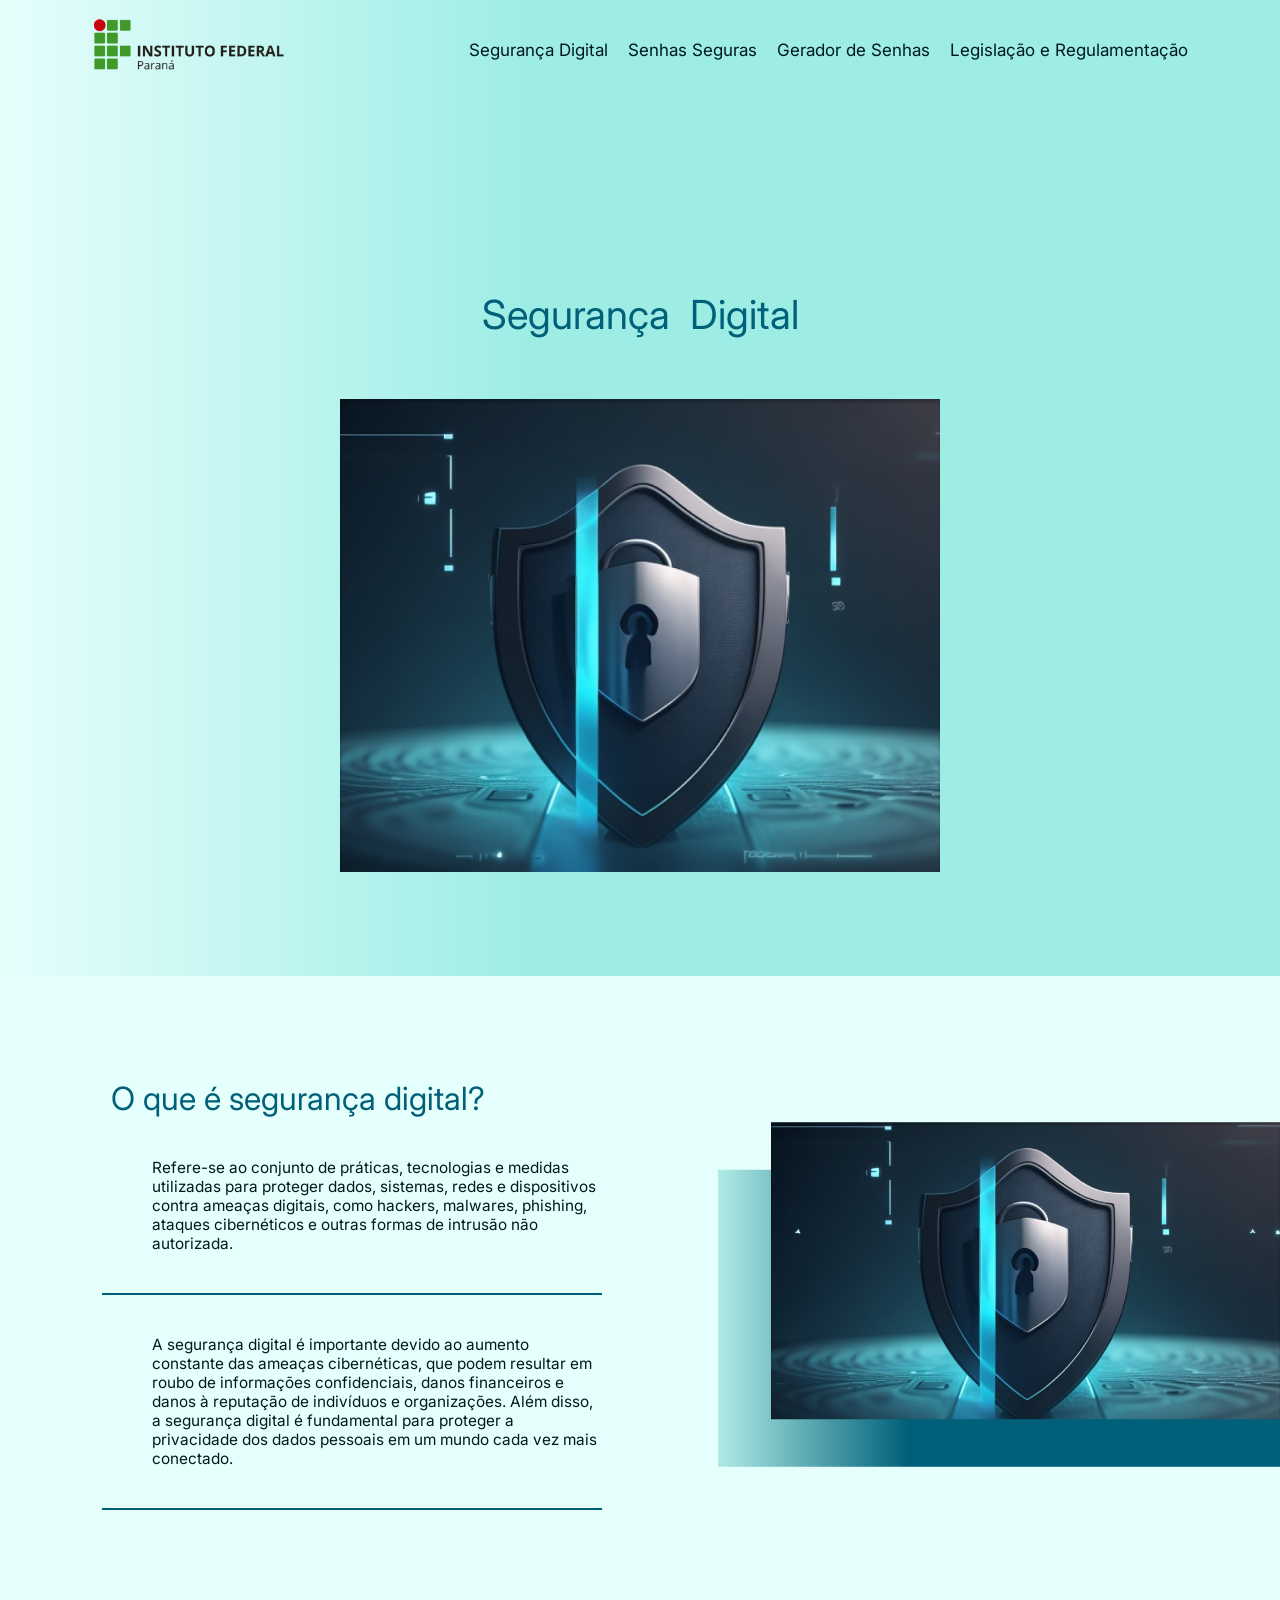
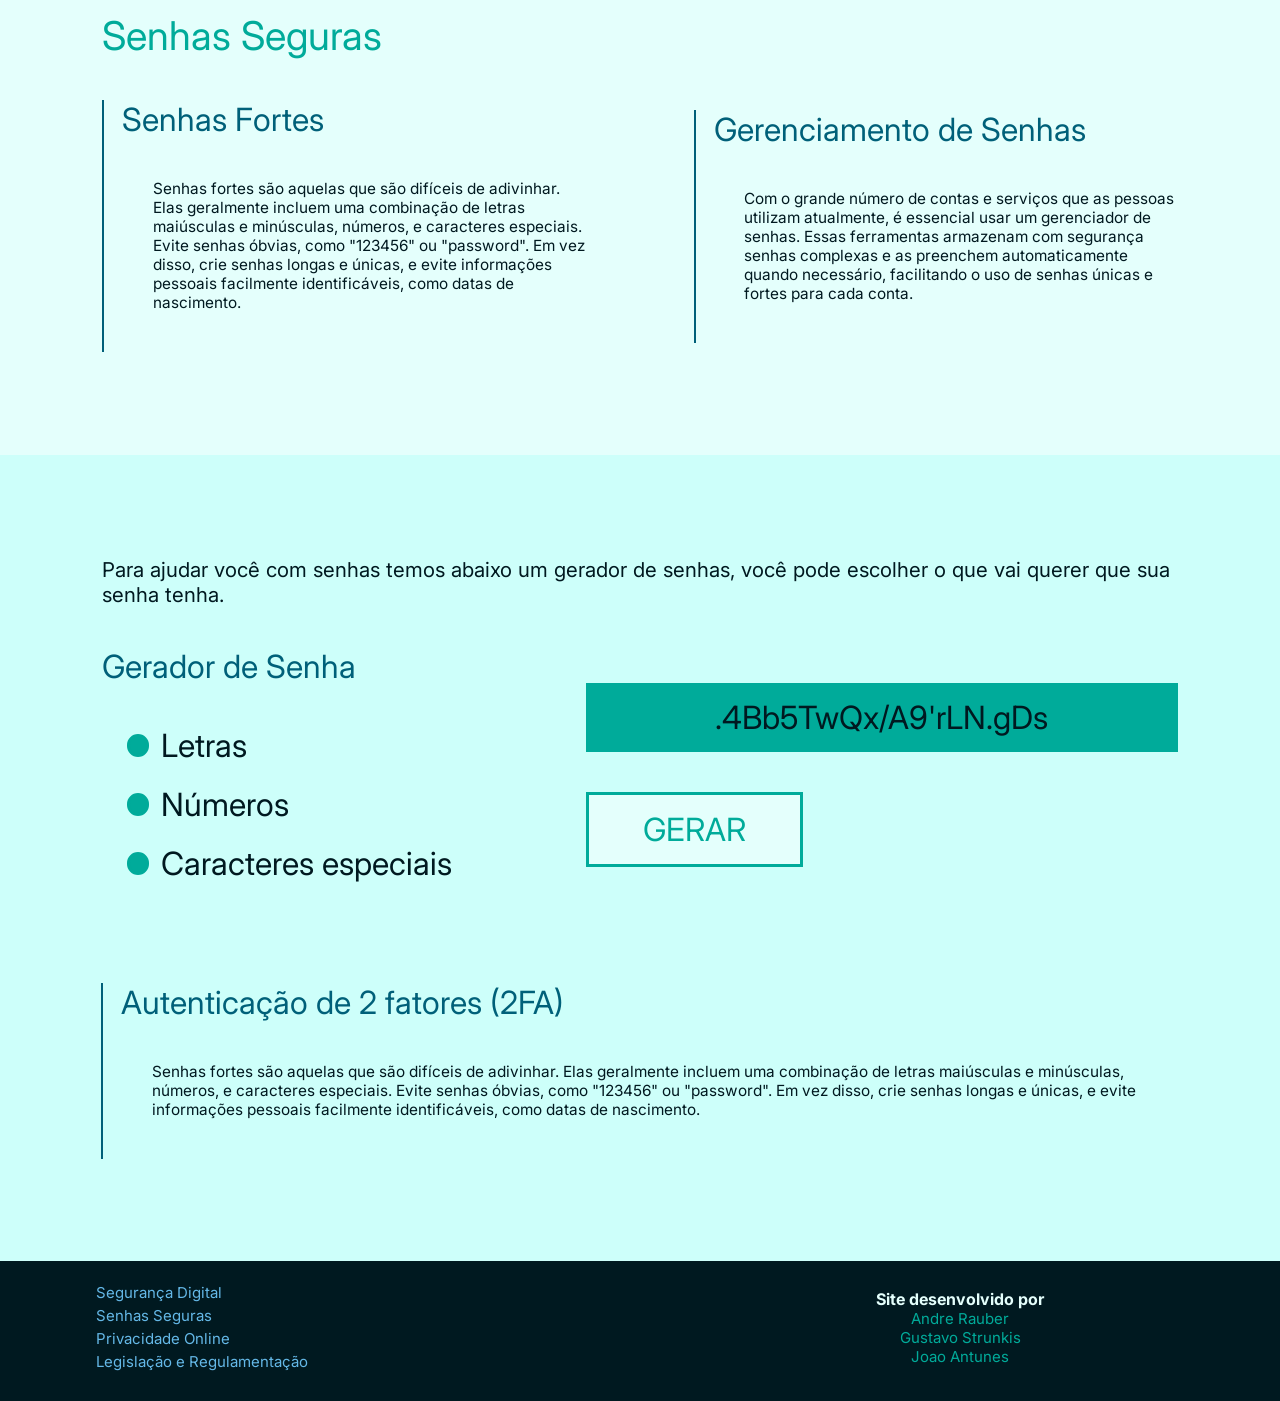
==== projects/digital-security/index.html @ 8d4a15bb "Add files via upload" ====
<!DOCTYPE html>
<html lang="en">
<head>
    <meta charset="UTF-8">
    <meta name="viewport" content="width=device-width, initial-scale=1.0">
    <title>Digital Security</title>
    <link rel="preconnect" href="https://fonts.googleapis.com">
<link rel="preconnect" href="https://fonts.gstatic.com" crossorigin>
<link href="https://fonts.googleapis.com/css2?family=Inter:wght@100;200;300;400;500;600;700;800;900&display=swap" rel="stylesheet">
    <link rel="stylesheet" href="style.css">
</head>
<body>
    <header class="header_1">
        <div class="div-flex-header">

            <div class="div-flex-header logo">
                <img src="imgs/logo.png" alt="IFPR">
            </div>
            
            <div id="nav" class="div-flex-header nav">
                <a href="#id_digitalSecurity_1">Segurança Digital</a>
                <a href="#id_senhasSeguras_1">Senhas Seguras</a>
                <a href="#id_geradorDeSenhas_1">Gerador de Senhas</a>
                <a href="#">Legislação e Regulamentação</a>
            </div>
            <div id="header-cell" >
                <ul id="menu-hidden">
                    <li><a href="#">Página Inicial</a></li>
                    <li><a href="#">Sobre Nós</a></li>
                    <li><a href="#">Serviços</a></li>
                    <li><a href="#">Contato</a></li>
                </ul>
            </div>
            <button id="hidden-button" onclick="hiddenMenu()"> <img src="imgs/menu-icon.png" alt=""> </button>
        </div>
    </header>
    <section class="section-content-header">
        <div class="div-flex content">
            <div class="div-title">
                <h1> Segurança </h1>
                <h1> Digital </h1>
            </div>
            <div class="div-img">
                <img src="imgs/security.png" alt="Security">
            </div>
        </div>
    </section>

    <main class="div-flex-2 main-1">
        <section class="div-flex-2 o-que-e-seguranca-digital-1" id="id_digitalSecurity_1">
            <div class="div-flex-2 o-que-e-seguranca-digital-1-1">
                <div class="title-3 title-3-1">O que é segurança digital?</div>
                <div class="common-text-1 common-text-1-1">Refere-se ao conjunto de práticas, tecnologias e medidas utilizadas para proteger dados, sistemas, redes e dispositivos contra ameaças digitais, como hackers, malwares, phishing, ataques cibernéticos e outras formas de intrusão não autorizada.</div>
                <div class="hr_1"></div>
                <div class="common-text-1 common-text-1-1">A segurança digital é importante devido ao aumento constante das ameaças cibernéticas, que podem resultar em roubo de informações confidenciais, danos financeiros e danos à reputação de indivíduos e organizações. Além disso, a segurança digital é fundamental para proteger a privacidade dos dados pessoais em um mundo cada vez mais conectado.</div>
                <div class="hr_2"></div>
            </div>
            <div class="div-flex-2 o-que-e-seguranca-digital-1-2">
                <div class="div-img-2">
                    <img class="img-2" src="./imgs/security_2.png" />
                </div>
            </div>
        </section>
        <section class="div-flex-2 senhas-seguras-1" id="id_senhasSeguras_1">
            <div class="div-flex-2 div-title-2-1">
                <div class="title-2" id="title-2-1">Senhas Seguras</div>
            </div>
            <div class="div-flex-2 div-content-senhas-seguras-1">
                <div class="div-flex-2 senhas-seguras-1-1">
                    <div class="title-3" id="title-3-2">Senhas Fortes</div>
                    <div class="common-text-1 common-text-1-1">Senhas fortes são aquelas que são difíceis de adivinhar. Elas geralmente incluem uma combinação de letras maiúsculas e minúsculas, números, e caracteres especiais. Evite senhas óbvias, como "123456" ou "password". Em vez disso, crie senhas longas e únicas, e evite informações pessoais facilmente identificáveis, como datas de nascimento.</div>
                </div>
                <div class="div-flex-2 senhas-seguras-1-2">
                    <div class="title-3" id="title-3-2">Gerenciamento de Senhas</div>
                    <div class="common-text-1 common-text-1-1">Com o grande número de contas e serviços que as pessoas utilizam atualmente, é essencial usar um gerenciador de senhas. Essas ferramentas armazenam com segurança senhas complexas e as preenchem automaticamente quando necessário, facilitando o uso de senhas únicas e fortes para cada conta.</div>
                </div>
            </div>
        </section>
        <section class="div-flex-2 gerador-de-senhas-1" id="id_geradorDeSenhas_1">
            <div class="common-text-2 common-text-2-2">Para ajudar você com senhas temos abaixo um gerador de senhas, você pode escolher o que vai querer que sua senha tenha.</div>
            <div class="div-flex-2 div-content-gerador-de-senhas-1">
                <div class="div-flex-2 gerador-de-senhas-1-1">
                    <div class="title-3 title-3-1 title-3-3">Gerador de Senha</div>
                    <form class="div-flex-2 form_1">
                        <div class="div-flex-2 div-checkbox-1">
                            <div class="input-checkbox-1" id="checkbox_1"></div>
                            <label class="class-label-1">Letras</label>
                        </div>
                        <div class="div-flex-2 div-checkbox-1">
                            <div class="input-checkbox-1" id="checkbox_2"></div>
                            <label class="class-label-1">Números</label>
                        </div>
                        <div class="div-flex-2 div-checkbox-1">
                            <div class="input-checkbox-1" id="checkbox_3"></div>
                            <label class="class-label-1">Caracteres especiais</label>
                        </div>
                    </form>
                </div>
                <div class="div-flex-2 gerador-de-senhas-1-2">
                    <!-- <form class="div-flex-2 form_2"> -->
                        <!-- <div class="div-senha-1"> -->
                            <!-- <input type="text" id="id_output_password_1" class="output_password_1" value="ILUujk#%sdf&EWR$%N98" disabled /> -->
                            <div id="id_output_password_1" class="output_password_1" disabled>ILUujk#%sdf&EWR$%N98</div>
                            <!-- <span id="idIcon_1" class="fi fi-rr-eye-crossed cIcon_1"> -->
                        <!-- </div> -->
                        <!-- <input type="submit" id="id_generatePassword_1" class="submit_1" value="GERAR" /> -->
                        <div id="id_generatePassword_1" class="submit_1">GERAR</div>
                    <!-- </form> -->
                </div>
            </div>
            <div class="div-flex-2 gerador-de-senhas-1-3">
                <div class="title-3" id="title-3-3">Autenticação de 2 fatores (2FA)</div>
                <div class="common-text-1 common-text-1-2">Senhas fortes são aquelas que são difíceis de adivinhar. Elas geralmente incluem uma combinação de letras maiúsculas e minúsculas, números, e caracteres especiais. Evite senhas óbvias, como "123456" ou "password". Em vez disso, crie senhas longas e únicas, e evite informações pessoais facilmente identificáveis, como datas de nascimento.</div>
            </div>
        </section>
    </main>

    <footer>
        <div class="footer">
            
            <div class="div-flex">
                <div class="links-footer">
                <a href="">Segurança Digital</a>
                <a href="">Senhas Seguras</a>
                <a href="">Privacidade Online</a>
                <a href="">Legislação e Regulamentação</a>
            </div>
            <div class="div-flex dev">
                <div class="dev-footer">
                    <h3> Site desenvolvido por </h3>
                    <p>Andre Rauber</p>
                    <p>Gustavo Strunkis</p>
                    <p>Joao Antunes</p>
                </div>
                <div class="dev-footer">
                    <h3> Conteudo por</h3>
                    <p>Gustavo Lazzarin</p>
                    <p>Lucas Rosa</p>
                    <p>Raissa Bonfim</p>
                </div>
            </div>
            <div class="img-footer">
                <img src="imgs/footer.png" alt="IFPR">
            </div>
            </div>
        </div>
    </footer>
    <script>

        
        function hiddenMenu() {
            const menuEscondido = document.getElementById('header-cell');
            if(menuEscondido.style.display == 'none') {
                menuEscondido.style.display = 'block';
            } else {
                menuEscondido.style.display = 'none';
            }
        }

        /* var el1 = document.querySelector("#header-cell");

        el1.innerHTML += "Opa"; */
        

    </script>
    <script src="./scripts/a1.js"></script>
</body>
</html>
---- projects/digital-security/style.css ----
* {
    font-family: 'Inter', sans-serif;
    text-decoration: none;
    margin: 0px;
    padding: 0px;
    color: #001920;
}

html {
    background: linear-gradient(270deg, #9DEDE5 58.38%, #E6FEFC 100%);
    /* background: white; */
}

/* .header_1{
    background: linear-gradient(270deg, #9DEDE5 58.38%, #E6FEFC 100%);
} */

:root{
    --title-1-color: #006079;
    --title-2-color: #00AB9A;
    --common-text-1-color: #001920;

    --gerador-de-senhas-1-background-color-1: #CDFFFA;

    --gerador-de-senhas-1-submit-1-background-color-1: #E4FFFC;

    --default-margin-bottom-1: 40px;
}

::-webkit-scrollbar{
    width: 0px;
    height: 0px;
}

div.div-title {
    text-align: center;
    transform: translateX(min(30%));
}

div.div-title h1 {
    color: var(--title-1-color);
    text-align: right;
    font-size: 6vw;
    font-weight: 400;
}

.title-2{
    color: var(--title-2-color);
    text-align: left;
    font-size: 3.1vw;
    font-weight: normal;
}

.title-3{
    color: var(--title-1-color);
    text-align: left;
    font-size: 2.5vw;
    font-weight: normal;
    margin-bottom: var(--default-margin-bottom-1);
    /* padding-left: 0.9%; */
    padding-left: 18px;
}

.title-3-3{
    padding-left: 0px;
}

.title-3-1{
    width: 100%;
}

.common-text-1{
    color: var(--common-text-1-color);
    font-size: 1.2vw;
    font-weight: normal;
}

.common-text-1-1{
    padding-left: 10%;
    margin-bottom: var(--default-margin-bottom-1);
}

.common-text-1-2{
    padding-left: 4.5%;
    margin-bottom: var(--default-margin-bottom-1);
}

.common-text-2{
    color: var(--common-text-1-color);
    width: auto;
    max-width: 84%;
    font-size: 1.6vw;
    font-weight: normal;
}

.common-text-2-2{
    margin-bottom: var(--default-margin-bottom-1);
}

div.div-flex-header.logo img {
    max-width: 300px;
    max-height: 80px;
    transform: translateY(-6%);
    padding: 10px;
}

div.div-flex.logo img {
    max-width: 300px;
    max-height: 80px;
    transform: translateY(-6%);
}

div.div-flex {
    display: flex;
    align-items: center;
    justify-content: space-evenly;
}

div.div-flex-header {
    display: flex;
    align-items: center; 
    justify-content: space-around;
}

div.div-flex-header a {
    padding: 10px;
    font-size: 17px;
}

/* Content Header */

section.section-content-header {
    margin: 100px 0px 100px 0px;
}

div.div-flex.content {
    display: flex;
    align-items: center;
    justify-content: space-around;
}

div.div-img img{
    width: 80%;
    transform: translate(30%, -5%);
}

footer {
    background-color: #001920;
    height: 155px;
}

.footer {
    width: 90%;
    margin: auto;
}

div.div-flex.dev {
    width: 45%;
    border-right: 2px solid #006079;
    height: 150px;

    align-items:center;
    justify-content: left;
    margin-left: 5%;
}

.links-footer {
    display: flex;
    flex-direction: column;
    width: 25%;
    border-right: 2px solid #006079;
    height: 150px;

    /* align-items: center; */
    justify-content: center;
}
.links-footer a{
    color: #64B8E7;
    width: 70%;
    padding: 2px 0px 2px 0px;
}

.dev-footer {
    margin: 0px 10px 0px 10px;
}

.dev-footer p{
    color: #00AB9A;
}

.dev-footer h3{
    color: #E4FFFC;
}

.img-footer img {
    height: 150px;

}

.img-footer {
    width: 30%;
    text-align: center;
}

.div-flex-2{
    display: flex;
    flex-direction: column;
}

.main-1{
    display: flex;
    flex-direction: column;

    width: 100%;

    justify-content: center;
    align-items: center;

    background: #E4FFFC;
}

.o-que-e-seguranca-digital-1{
    flex-direction: row;
    width: 100%;
    /* height: 200px; */
    justify-content: space-around;
    align-items: center;

    /* background: #E4FFFC; */

    padding-top: 8%;
}

.o-que-e-seguranca-digital-1-1{
    height: auto;
    width: 40%;
    padding-left: 8%;
    padding-right: 2%;
    justify-content: center;
    align-items: center;
    /* background: red; */
}

.o-que-e-seguranca-digital-1-2{
    width: 45%;
    padding-left: 7%;
    /* padding-right: 5%; */
    justify-content: left;
    align-items: end;
    /* background: blue; */
}

.div-img-2{
    transform: translateY(8%);
    display: flex;
    flex-direction: column;

    align-items: end;

    width: 100%;
    background: linear-gradient(270deg, rgba(0, 96, 121, 1) 66.21%, rgba(0, 171, 154, 0.23) 100%);
}

.img-2{
    width: 90.5%;
    max-width: 860px;
    transform: translate(0, -16%);
}

.hr_1{
    background: var(--title-1-color);
    width: 100%;
    height: 2px;
    margin-bottom: var(--default-margin-bottom-1);
}

.hr_2{
    background: var(--title-1-color);
    width: 100%;
    height: 2px;
}

#title-2-1{
    width: 100%;
}

.senhas-seguras-1{
    flex-direction: column;
    justify-content: left;
    align-items: center;

    width: 84%;

    padding-top: 8%;
    padding-bottom: 8%;
}

.div-title-2-1{
    width: 100%;
}

#title-2-1{
    width: 100%;
    margin-bottom: var(--default-margin-bottom-1);
}

.div-content-senhas-seguras-1{
    justify-content: center;
    align-items: center;
    /* align-items: start; */
    flex-direction: row;
    width: 100%;
    gap: 10%;
}

.senhas-seguras-1-1{
    width: 45%;
    /* height: auto; */
    border-left: 2px solid var(--title-1-color);
}

.senhas-seguras-1-2{
    width: 45%;
    /* height: auto; */
    /* min-height: 100%; */
    border-left: 2px solid var(--title-1-color);
}

.gerador-de-senhas-1{
    flex-direction: column;

    justify-content: center;
    align-items: center;
    /* height: 200px; */

    width: 100%;
    padding-top: 8%;
    padding-bottom: 8%;

    background: var(--gerador-de-senhas-1-background-color-1);
}

.div-content-gerador-de-senhas-1{
    flex-direction: row;
    justify-content: center;
    align-items: center;
    width: 84%;
    gap: 10%;
    margin-bottom: calc(2 * var(--default-margin-bottom-1));
}

.gerador-de-senhas-1-1{
    width: 35%;
}

.gerador-de-senhas-1-2{
    width: 55%;
}

.gerador-de-senhas-1-3{
    flex-direction: column;
    width: 84%;
    justify-content: left;
    align-items: start;
    border-left: 2px solid var(--title-1-color);;
}

.input-checkbox-1{
    --active_1: 1;

    width: 1.3vw;
    height: 1.3vw;

    max-width: 25px;
    max-height: 25px;

    border: 0.25vw solid var(--title-2-color);
    border-radius: 50%;

    background: rgb(0, 171, 154, var(--active_1));

    transition: all;
    transition-duration: 0.1s;
}

.input-checkbox-1:hover{
    cursor: pointer;
    border: 0.25vw solid var(--title-1-color);
    background:rgb(0, 96, 121, var(--active_1));
}

/* .input-checkbox-1::after{
    position: relative;

    --active_1: 1;

    top: 0px;
    left: 0px;

    width: calc(1.3vw / 2);
    height: calc(1.3vw / 2);

    max-width: calc(25px / 2);
    max-height: calc(25px / 2);

    background: rgb(0, 171, 154, var(--active_1));
} */

.div-checkbox-1{
    flex-direction: row;
    justify-content: left;
    align-items: center;
    gap: 0.9vw;
    margin-bottom: 20px;
}

.form_1{
    padding-left: 1.9vw;
}

.class-label-1{
    color: var(--common-text-1-color);
    font-size: 2.5vw;
    font-weight: normal;
}

.output_password_1{
    display: flex;
    flex-direction: column;
    justify-content: center;
    align-items: center;
    width: 100%;
    height: 5.42vw;
    outline: none;
    border: none;
    background: var(--title-2-color);
    text-align: center;
    font-size: 2.5vw;
    margin-bottom: var(--default-margin-bottom-1);
}

.div-senha-1{
    display: flex;
    flex-direction: row;

}

.cIcon_1{
    position: absolute;
    z-index: 1;
}

.submit_1{
    display: flex;
    flex-direction: column;
    justify-content: center;
    align-items: center;
    width: 16.5vw;
    height: 5.42vw;
    font-size: 2.5vw;
    font-weight: normal;
    color: var(--title-2-color);
    outline: none;
    border: 0.25vw solid var(--title-2-color);
    background: var(--gerador-de-senhas-1-submit-1-background-color-1);
}

.submit_1:hover{
    cursor: pointer;
}

#header-cell {
    display: none;
    position: relative;
    left: 10%;
    top: 30px;
    background-color: #00ab9a21;
    width: 150px;
    padding: 3px;
    animation: buttonUp 1s ease forwards;
}


#hidden-button {
    display: none ;
    background-color: transparent;
    border: none;
}

#hidden-button:hover {
    cursor: pointer;
}

@keyframes buttonUp {
    0% {
        transform: translateY(-100px);
    }
    100% {
        transform: translateY(0px);
      }
}

@media screen and (max-width:960px) {


    #hidden-button {
        display: block;
    }
    
    #nav{
        display: none;
    }


}

@media screen and (max-width: 1400px ) {
    
    div.div-flex {
        display: flex;
    }

    header {
        height: 180px;
    }

    /*  */

    div.div-flex.content {
        display: flex;
        flex-direction: column;
        justify-content: space-around;
    }

    div.div-title {
        display: flex;
        text-align: center;
        transform: translateX(0);
        margin-bottom: 50px;
    }

    div.div-title h1 {
        padding: 10px;
        font-size: 40px;
    }

    div.div-img {
        width: 100%;
        max-width: 600px;
    }

    div.div-img img{
        width: 100%;
        transform: translate(0);
    }

    /* footer in cell */

    footer {
        height: 140px;
    }
    
    .footer {
        width: 100%;
        margin: auto;
    }
    
    div.div-flex.dev {
        margin: 20px 0px 20px 0px;
        width: 100%;
        border: none;
        height: auto;
        align-items:center;
        justify-content: center;
    }

    div.div-flex.dev div:nth-child(2) {
        display: none;
    }
    
    .links-footer {
        margin: 20px 0px 20px 0px;        
        width: 100%;
        height: auto;
        border: none;
        align-items: center;
        justify-content: center;
    }

    .links-footer a {
        font-size: 15px;
    }

    .dev-footer p{
        font-size: 15px;
    }
    
    .dev-footer h3{
        font-size: 16px;
    }
    
    .dev-footer {
        height: auto;
        text-align: center;
    }
    
    .img-footer img {
        display: none;
    }
    
    .img-footer {
        display: none;
    }

}
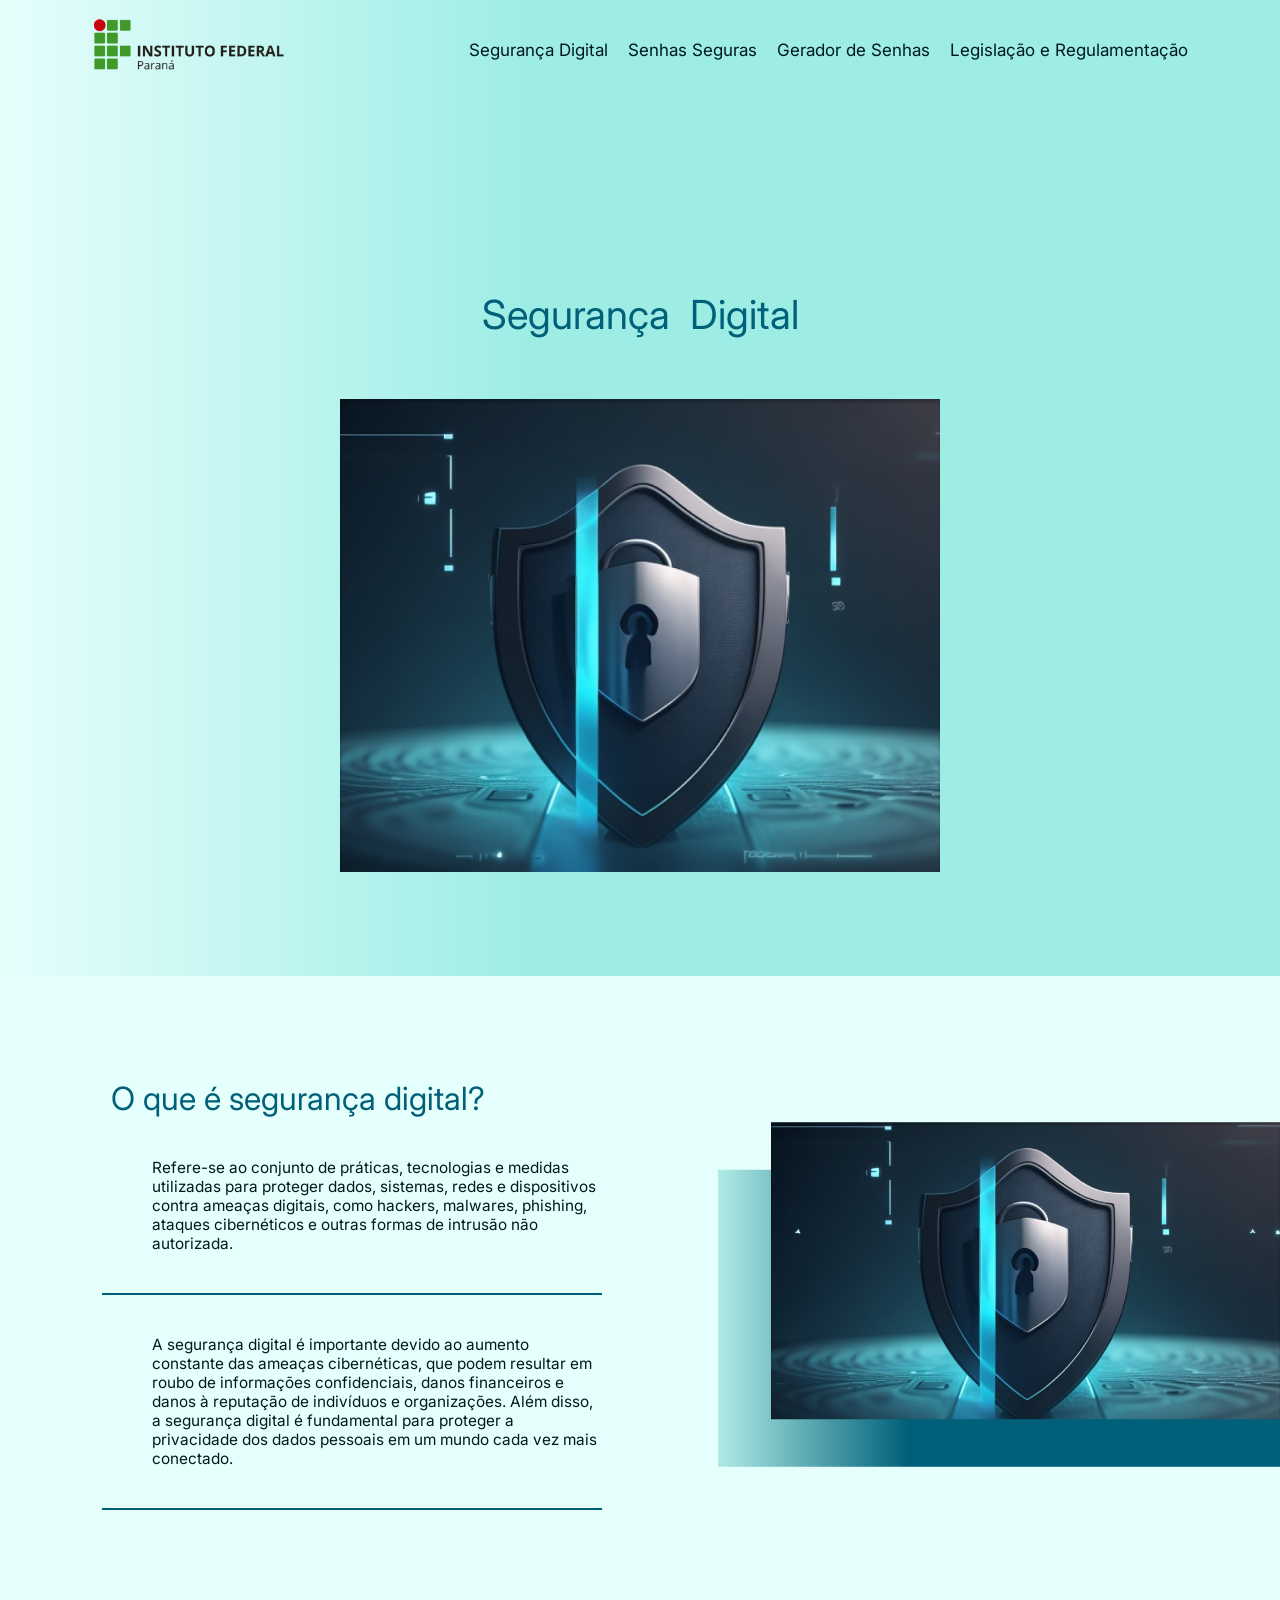
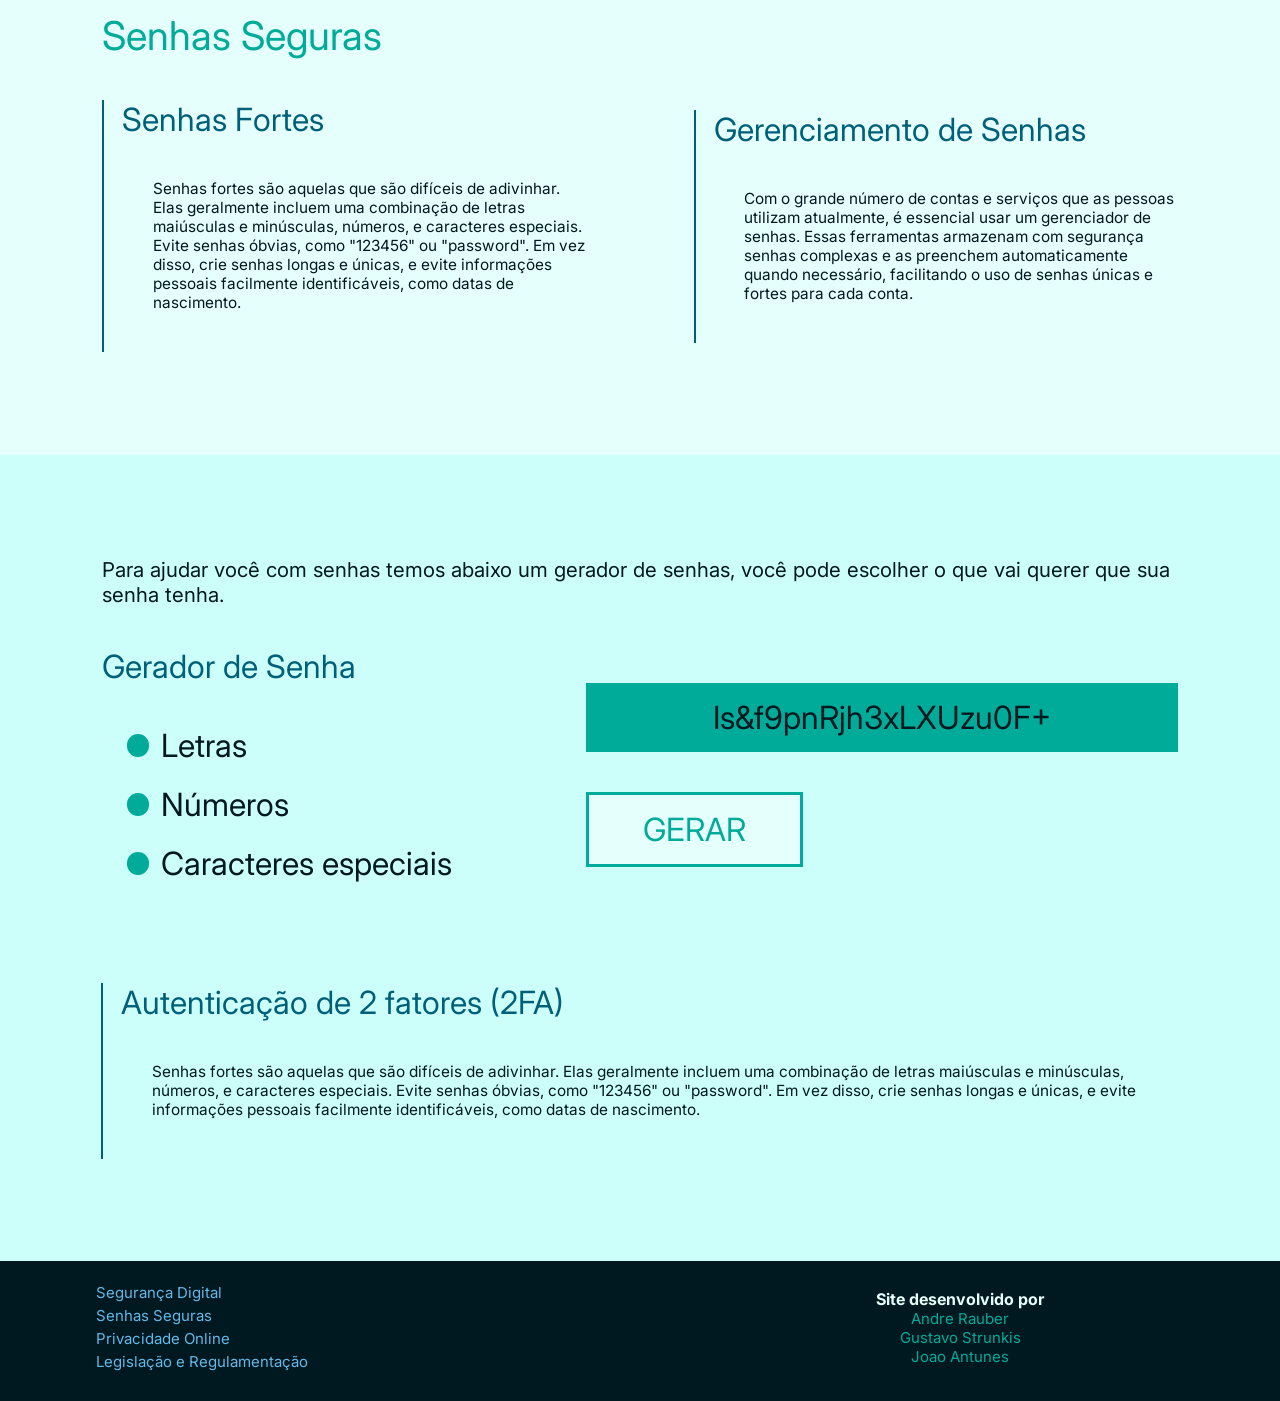
==== commit fad8b4e5: "Update index.html" ====
--- a/projects/digital-security/index.html
+++ b/projects/digital-security/index.html
@@ -156,13 +156,9 @@
                 menuEscondido.style.display = 'none';
             }
         }
-
-        /* var el1 = document.querySelector("#header-cell");
-
-        el1.innerHTML += "Opa"; */
         
 
     </script>
     <script src="./scripts/a1.js"></script>
 </body>
-</html>+</html>
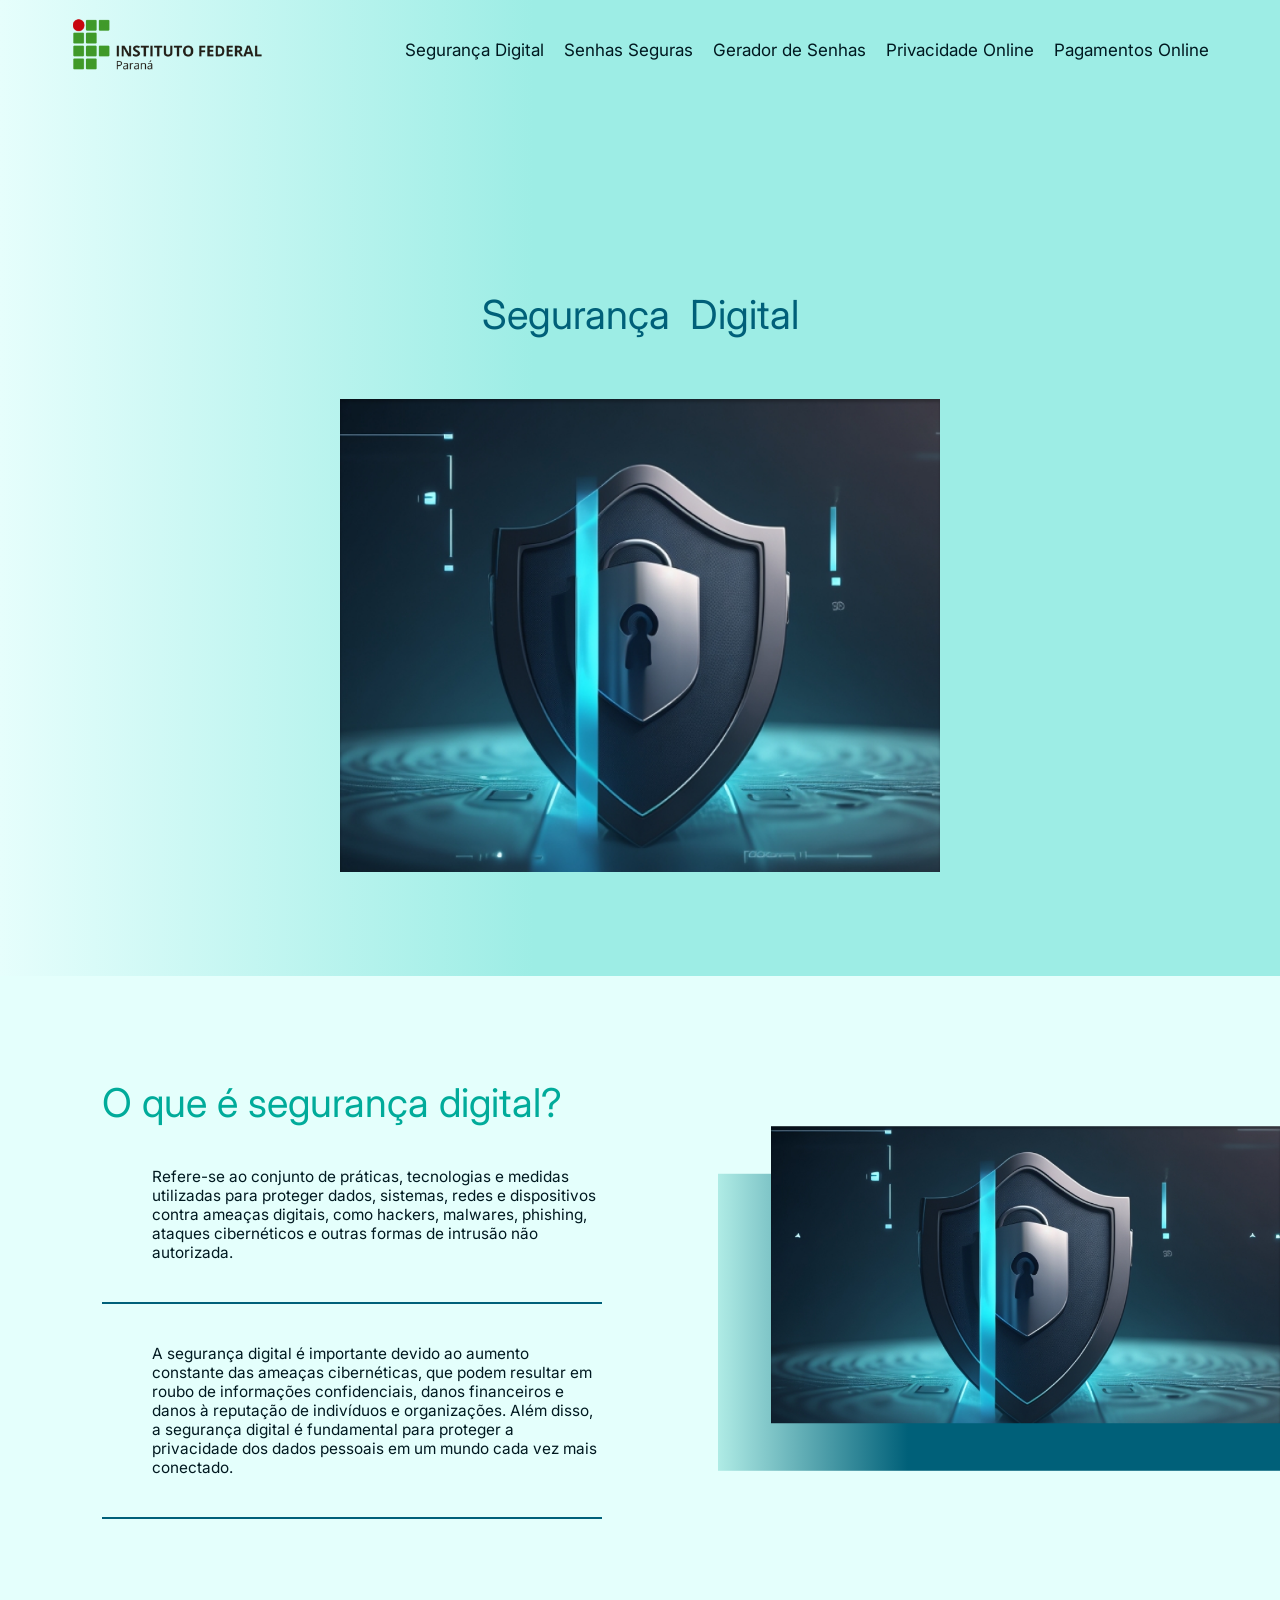
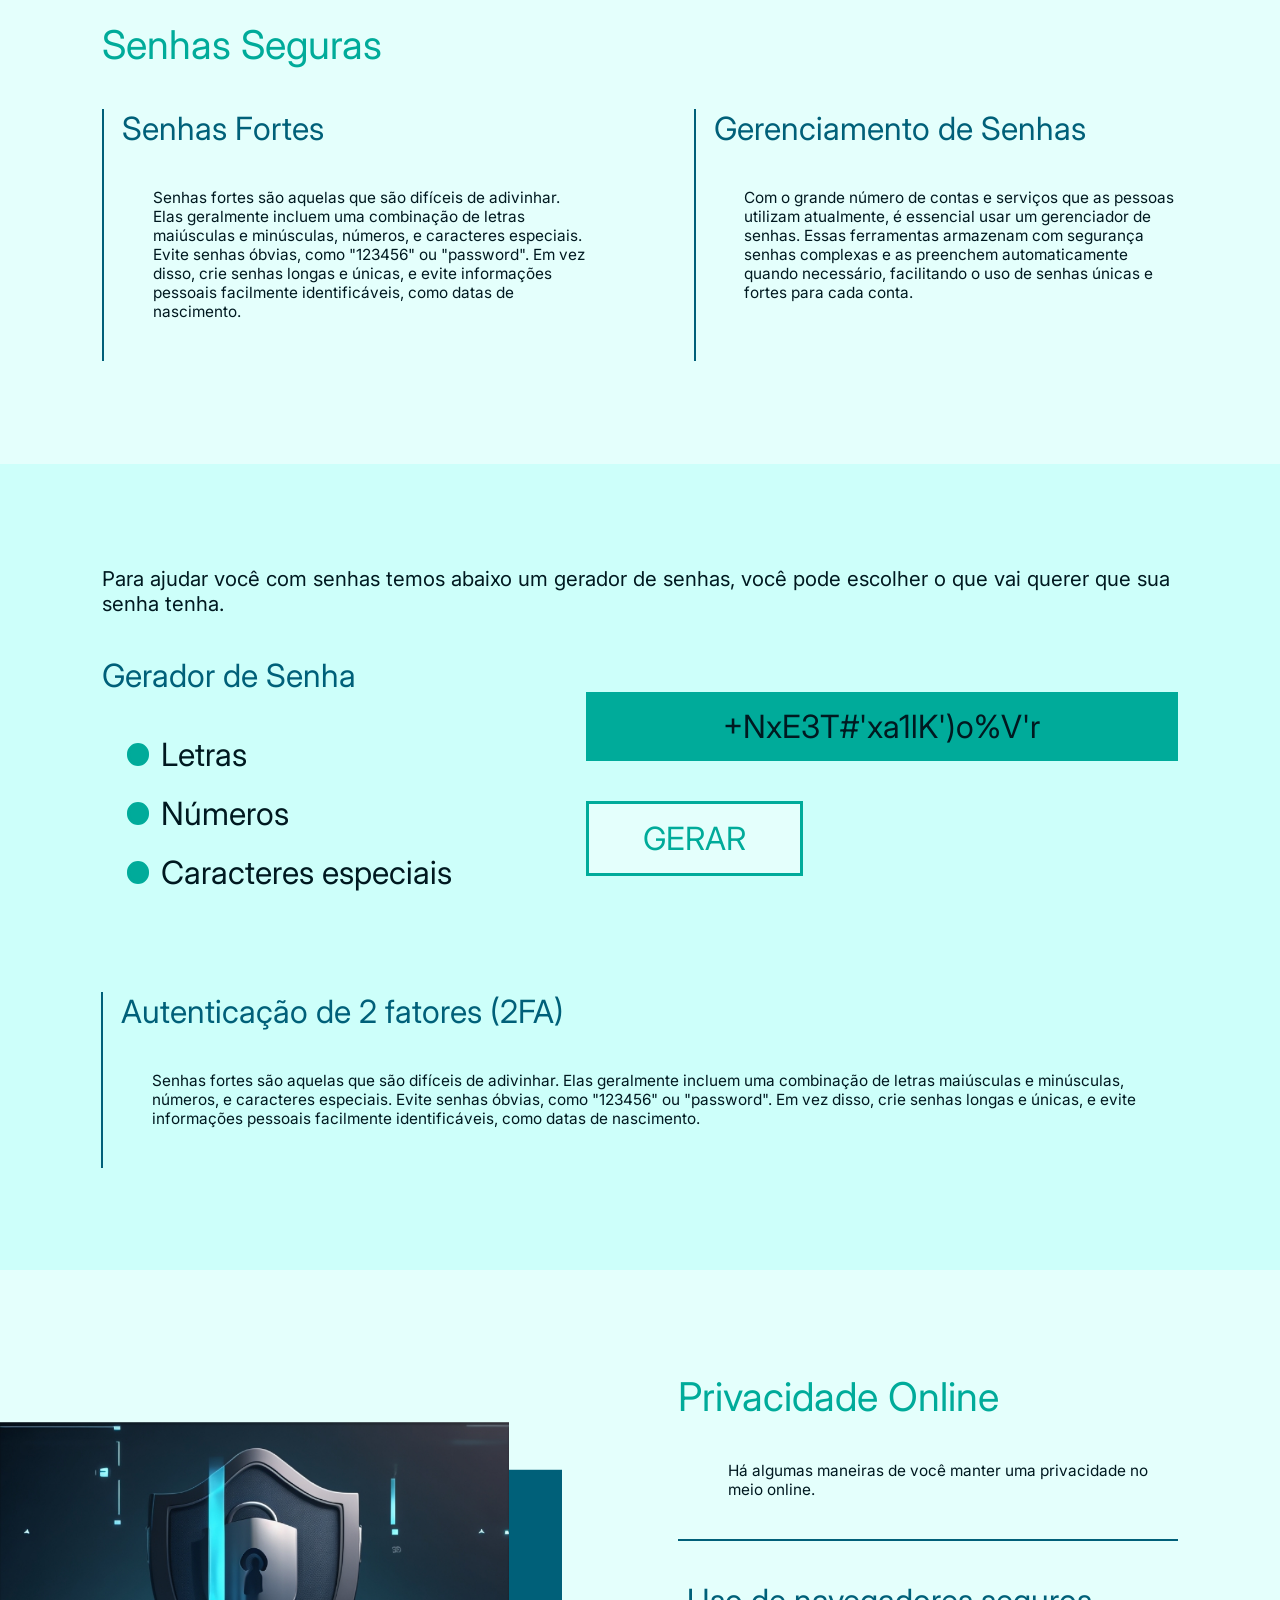
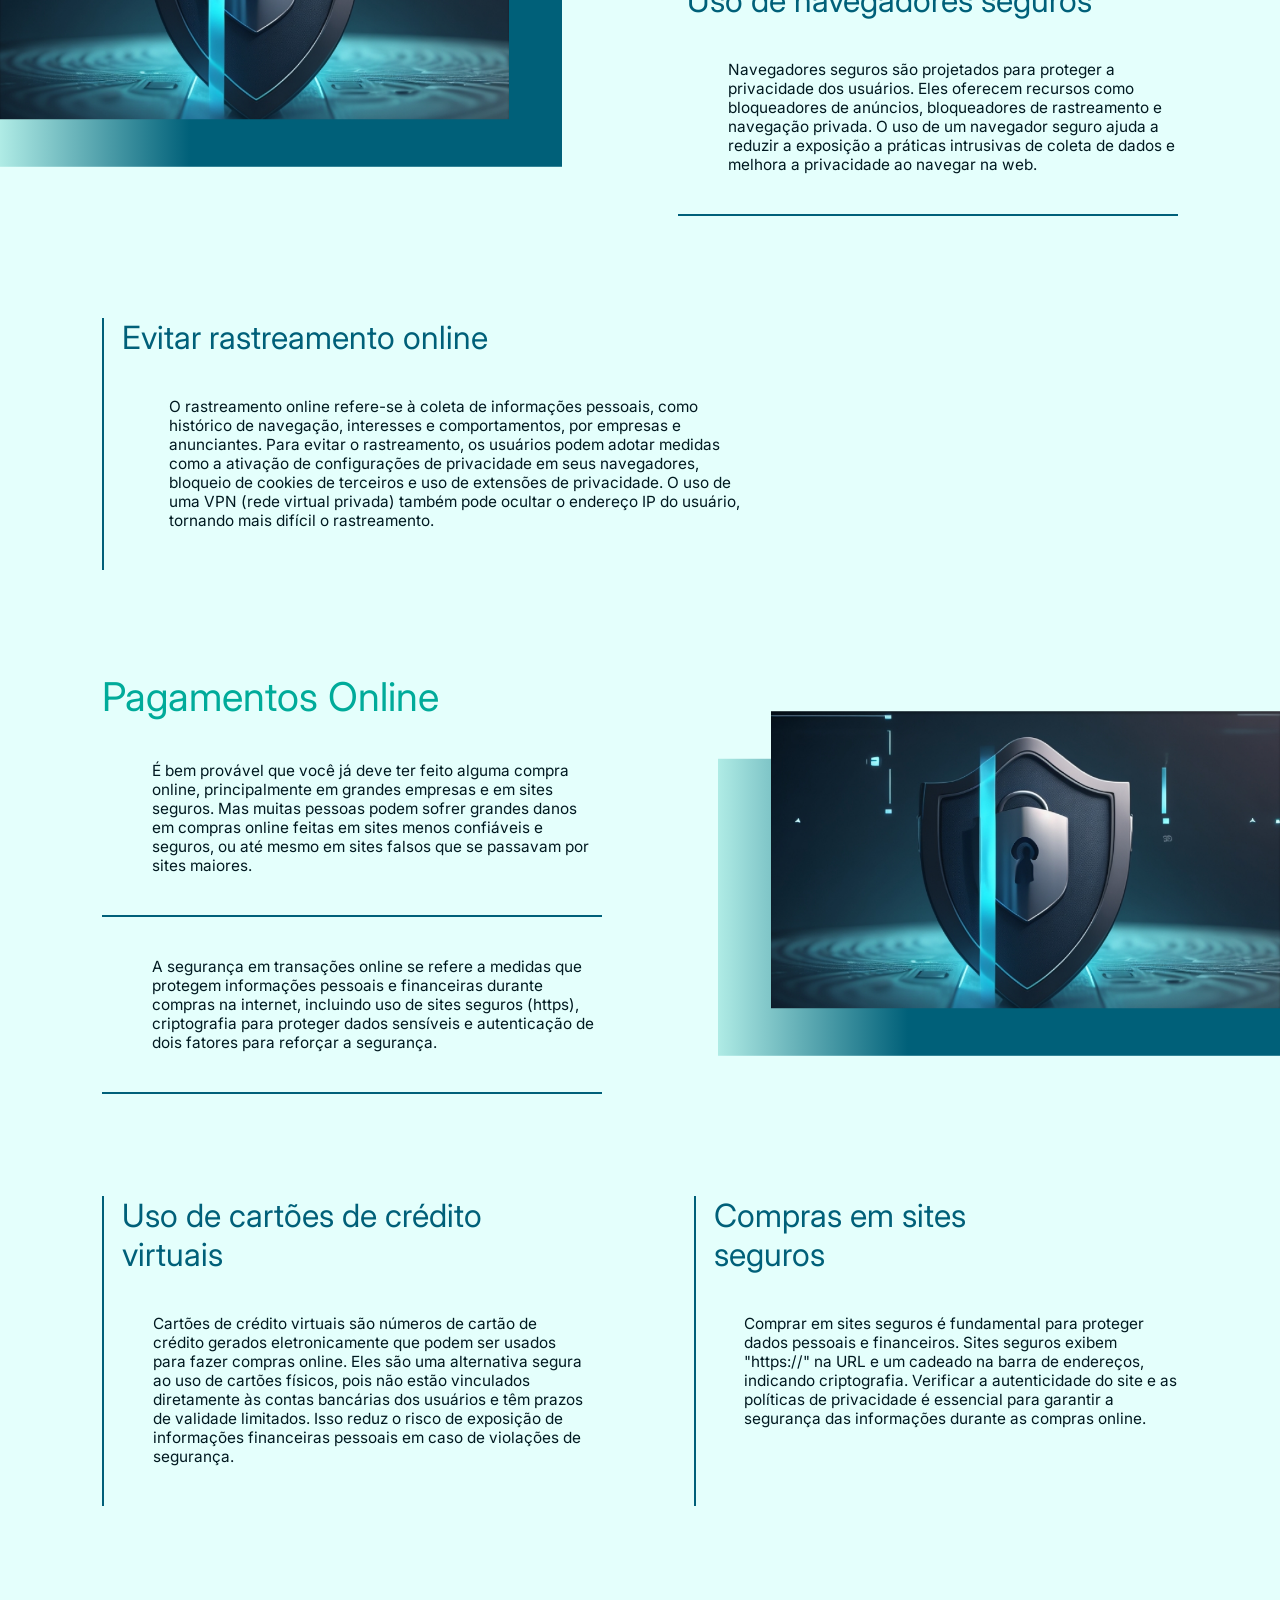
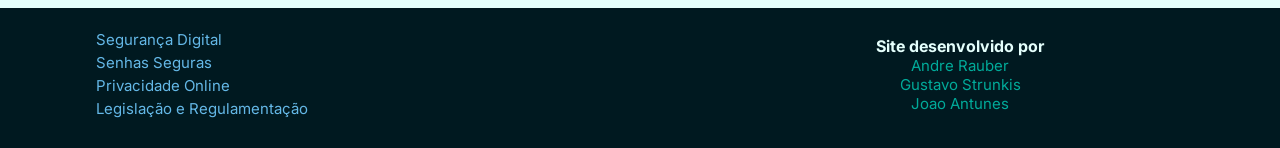
==== commit b400a7bb: "Add files via upload" ====
--- a/projects/digital-security/index.html
+++ b/projects/digital-security/index.html
@@ -21,7 +21,8 @@
                 <a href="#id_digitalSecurity_1">Segurança Digital</a>
                 <a href="#id_senhasSeguras_1">Senhas Seguras</a>
                 <a href="#id_geradorDeSenhas_1">Gerador de Senhas</a>
-                <a href="#">Legislação e Regulamentação</a>
+                <a href="#id_onlinePrivacy_1">Privacidade Online</a>
+                <a href="#id_onlinePayments_1">Pagamentos Online</a>
             </div>
             <div id="header-cell" >
                 <ul id="menu-hidden">
@@ -49,7 +50,7 @@
     <main class="div-flex-2 main-1">
         <section class="div-flex-2 o-que-e-seguranca-digital-1" id="id_digitalSecurity_1">
             <div class="div-flex-2 o-que-e-seguranca-digital-1-1">
-                <div class="title-3 title-3-1">O que é segurança digital?</div>
+                <div class="title-2 title-2-1">O que é segurança digital?</div>
                 <div class="common-text-1 common-text-1-1">Refere-se ao conjunto de práticas, tecnologias e medidas utilizadas para proteger dados, sistemas, redes e dispositivos contra ameaças digitais, como hackers, malwares, phishing, ataques cibernéticos e outras formas de intrusão não autorizada.</div>
                 <div class="hr_1"></div>
                 <div class="common-text-1 common-text-1-1">A segurança digital é importante devido ao aumento constante das ameaças cibernéticas, que podem resultar em roubo de informações confidenciais, danos financeiros e danos à reputação de indivíduos e organizações. Além disso, a segurança digital é fundamental para proteger a privacidade dos dados pessoais em um mundo cada vez mais conectado.</div>
@@ -113,6 +114,55 @@
                 <div class="common-text-1 common-text-1-2">Senhas fortes são aquelas que são difíceis de adivinhar. Elas geralmente incluem uma combinação de letras maiúsculas e minúsculas, números, e caracteres especiais. Evite senhas óbvias, como "123456" ou "password". Em vez disso, crie senhas longas e únicas, e evite informações pessoais facilmente identificáveis, como datas de nascimento.</div>
             </div>
         </section>
+        <section class="div-flex-2 o-que-e-seguranca-digital-2" id="id_onlinePrivacy_1">
+            <div class="div-flex-2 o-que-e-seguranca-digital-2-1">
+                <div class="title-2 title-2-1">Privacidade Online</div>
+                <div class="common-text-1 common-text-1-1">Há algumas maneiras de você manter uma privacidade no meio online.</div>
+                <div class="hr_1"></div>
+                <div class="title-3 title-3-1">Uso de navegadores seguros</div>
+                <div class="common-text-1 common-text-1-1">Navegadores seguros são projetados para proteger a privacidade dos usuários. Eles oferecem recursos como bloqueadores de anúncios, bloqueadores de rastreamento e navegação privada. O uso de um navegador seguro ajuda a reduzir a exposição a práticas intrusivas de coleta de dados e melhora a privacidade ao navegar na web.</div>
+                <div class="hr_2"></div>
+            </div>
+            <div class="div-flex-2 o-que-e-seguranca-digital-2-2">
+                <div class="div-img-3">
+                    <img class="img-2" src="./imgs/security_2.png" />
+                </div>
+            </div>
+        </section>
+        <section class="div-flex-2 senhas-seguras-1 senhas-seguras-2" id="id_onlinePrivacy_2">
+            <div class="div-flex-2 div-content-senhas-seguras-1 div-content-senhas-seguras-2">
+                <div class="div-flex-2 senhas-seguras-1-1 senhas-seguras-2-1">
+                    <div class="title-3" id="title-3-2">Evitar rastreamento online</div>
+                    <div class="common-text-1 common-text-1-1">O rastreamento online refere-se à coleta de informações pessoais, como histórico de navegação, interesses e comportamentos, por empresas e anunciantes. Para evitar o rastreamento, os usuários podem adotar medidas como a ativação de configurações de privacidade em seus navegadores, bloqueio de cookies de terceiros e uso de extensões de privacidade. O uso de uma VPN (rede virtual privada) também pode ocultar o endereço IP do usuário, tornando mais difícil o rastreamento.</div>
+                </div>
+            </div>
+        </section>
+        <section class="div-flex-2 o-que-e-seguranca-digital-1" id="id_onlinePayments_1">
+            <div class="div-flex-2 o-que-e-seguranca-digital-1-1">
+                <div class="title-2 title-2-1">Pagamentos Online</div>
+                <div class="common-text-1 common-text-1-1">É bem provável que você já deve ter feito alguma compra online, principalmente em grandes empresas e em sites seguros. Mas muitas pessoas podem sofrer grandes danos em compras online feitas em sites menos confiáveis e seguros, ou até mesmo em sites falsos que se passavam por sites maiores.</div>
+                <div class="hr_1"></div>
+                <div class="common-text-1 common-text-1-1">A segurança em transações online se refere a medidas que protegem informações pessoais e financeiras durante compras na internet, incluindo uso de sites seguros (https), criptografia para proteger dados sensíveis e autenticação de dois fatores para reforçar a segurança.</div>
+                <div class="hr_2"></div>
+            </div>
+            <div class="div-flex-2 o-que-e-seguranca-digital-1-2">
+                <div class="div-img-2">
+                    <img class="img-2" src="./imgs/security_2.png" />
+                </div>
+            </div>
+        </section>
+        <section class="div-flex-2 senhas-seguras-1" id="id_onlinePayments_2">
+            <div class="div-flex-2 div-content-senhas-seguras-1">
+                <div class="div-flex-2 senhas-seguras-1-1">
+                    <div class="title-3" id="title-3-2">Uso de cartões de crédito virtuais</div>
+                    <div class="common-text-1 common-text-1-1">Cartões de crédito virtuais são números de cartão de crédito gerados eletronicamente que podem ser usados para fazer compras online. Eles são uma alternativa segura ao uso de cartões físicos, pois não estão vinculados diretamente às contas bancárias dos usuários e têm prazos de validade limitados. Isso reduz o risco de exposição de informações financeiras pessoais em caso de violações de segurança.</div>
+                </div>
+                <div class="div-flex-2 senhas-seguras-1-2">
+                    <div class="title-3" id="title-3-2">Compras em sites <br /> seguros</div>
+                    <div class="common-text-1 common-text-1-1">Comprar em sites seguros é fundamental para proteger dados pessoais e financeiros. Sites seguros exibem "https://" na URL e um cadeado na barra de endereços, indicando criptografia. Verificar a autenticidade do site e as políticas de privacidade é essencial para garantir a segurança das informações durante as compras online.</div>
+                </div>
+            </div>
+        </section>
     </main>
 
     <footer>
@@ -140,7 +190,7 @@
                 </div>
             </div>
             <div class="img-footer">
-                <img src="imgs/footer.png" alt="IFPR">
+                <img src="./imgs/footer_2.png" alt="IFPR">
             </div>
             </div>
         </div>
@@ -156,9 +206,13 @@
                 menuEscondido.style.display = 'none';
             }
         }
+
+        /* var el1 = document.querySelector("#header-cell");
+
+        el1.innerHTML += "Opa"; */
         
 
     </script>
     <script src="./scripts/a1.js"></script>
 </body>
-</html>
+</html>
--- a/projects/digital-security/style.css
+++ b/projects/digital-security/style.css
@@ -49,6 +49,11 @@
     text-align: left;
     font-size: 3.1vw;
     font-weight: normal;
+}
+
+.title-2-1{
+    margin-bottom: var(--default-margin-bottom-1);
+    width: 100%;
 }
 
 .title-3{
@@ -250,6 +255,37 @@
     /* background: blue; */
 }
 
+.o-que-e-seguranca-digital-2{
+    flex-direction: row-reverse;
+    width: 100%;
+    /* height: 200px; */
+    justify-content: space-around;
+    align-items: center;
+
+    /* background: #E4FFFC; */
+
+    padding-top: 8%;
+}
+
+.o-que-e-seguranca-digital-2-1{
+    height: auto;
+    width: 40%;
+    padding-left: 2%;
+    padding-right: 8%;
+    justify-content: center;
+    align-items: center;
+    /* background: red; */
+}
+
+.o-que-e-seguranca-digital-2-2{
+    width: 45%;
+    padding-right: 7%;
+    /* padding-right: 5%; */
+    justify-content: left;
+    align-items: end;
+    /* background: blue; */
+}
+
 .div-img-2{
     transform: translateY(8%);
     display: flex;
@@ -267,6 +303,17 @@
     transform: translate(0, -16%);
 }
 
+.div-img-3{
+    transform: translateY(8%);
+    display: flex;
+    flex-direction: column;
+
+    align-items: start;
+
+    width: 100%;
+    background: linear-gradient(270deg, rgba(0, 96, 121, 1) 66.21%, rgba(0, 171, 154, 0.23) 100%);
+}
+
 .hr_1{
     background: var(--title-1-color);
     width: 100%;
@@ -295,6 +342,10 @@
     padding-bottom: 8%;
 }
 
+.senhas-seguras-2{
+    padding-bottom: 0%;
+}
+
 .div-title-2-1{
     width: 100%;
 }
@@ -306,8 +357,8 @@
 
 .div-content-senhas-seguras-1{
     justify-content: center;
-    align-items: center;
-    /* align-items: start; */
+    /* align-items: center; */
+    align-items: stretch;
     flex-direction: row;
     width: 100%;
     gap: 10%;
@@ -324,6 +375,14 @@
     /* height: auto; */
     /* min-height: 100%; */
     border-left: 2px solid var(--title-1-color);
+}
+
+.senhas-seguras-2-1{
+    width: 60%;
+}
+
+.div-content-senhas-seguras-2{
+    justify-content: left;
 }
 
 .gerador-de-senhas-1{
@@ -463,6 +522,7 @@
     outline: none;
     border: 0.25vw solid var(--title-2-color);
     background: var(--gerador-de-senhas-1-submit-1-background-color-1);
+    user-select: none;
 }
 
 .submit_1:hover{
